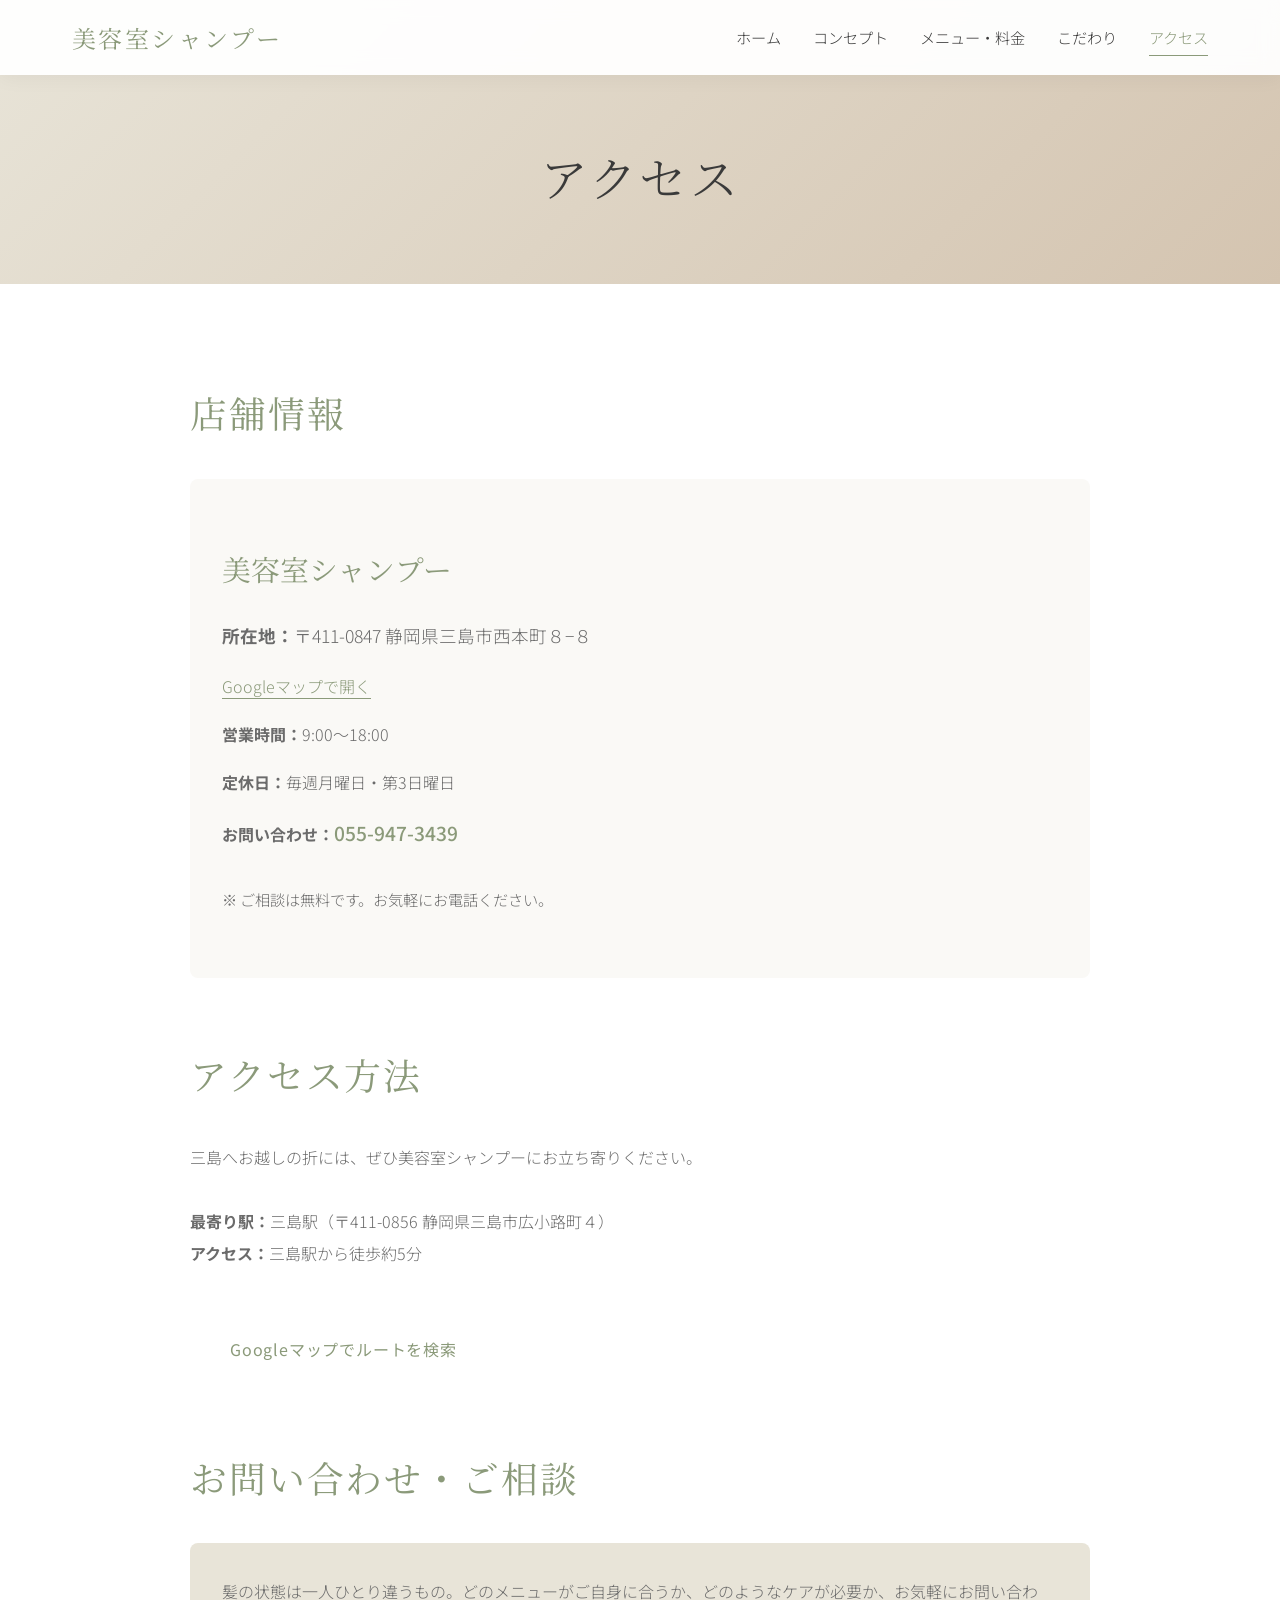
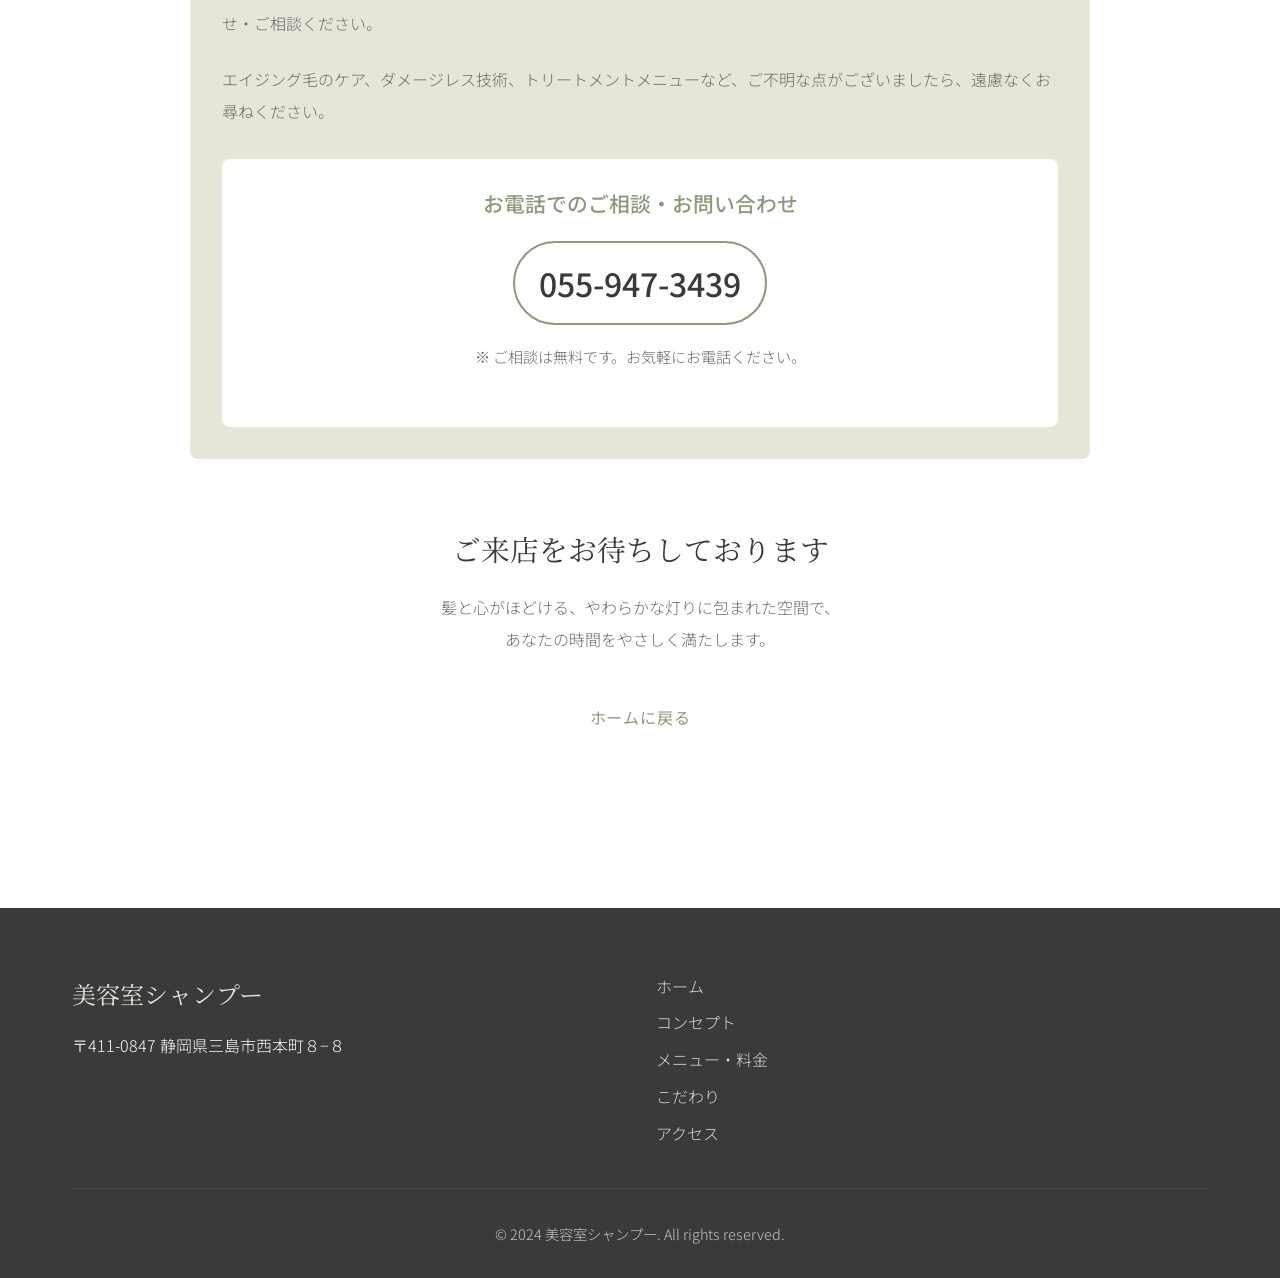
==== access.html @ 24b1da15 "最初のバックアップ" ====
<!DOCTYPE html>
<html lang="ja">
<head>
    <meta charset="UTF-8">
    <meta name="viewport" content="width=device-width, initial-scale=1.0">
    <meta name="description" content="美容室シャンプーのアクセス・店舗情報 - 静岡県三島市。お気軽にお問い合わせください。">
    <meta name="keywords" content="三島 美容室,アクセス,店舗情報,お問い合わせ,静岡県">
    <title>アクセス | 美容室シャンプー</title>
    <link rel="stylesheet" href="css/style.css">
    <link rel="preconnect" href="https://fonts.googleapis.com">
    <link rel="preconnect" href="https://fonts.gstatic.com" crossorigin>
    <link href="https://fonts.googleapis.com/css2?family=Noto+Serif+JP:wght@300;400;500&family=Noto+Sans+JP:wght@300;400;500&display=swap" rel="stylesheet">
</head>
<body>
    <!-- ナビゲーション -->
    <nav class="navbar">
        <div class="container">
            <div class="nav-brand">
                <h1>美容室シャンプー</h1>
            </div>
            <ul class="nav-menu">
                <li><a href="index.html">ホーム</a></li>
                <li><a href="concept.html">コンセプト</a></li>
                <li><a href="menu.html">メニュー・料金</a></li>
                <li><a href="process.html">こだわり</a></li>
                <li><a href="access.html" class="active">アクセス</a></li>
            </ul>
            <button class="nav-toggle" aria-label="メニューを開く">
                <span></span>
                <span></span>
                <span></span>
            </button>
        </div>
    </nav>

    <!-- ページヘッダー -->
    <section class="page-header">
        <div class="container">
            <h1>アクセス</h1>
        </div>
    </section>

    <!-- メインコンテンツ -->
    <section class="page-content">
        <div class="container">
            <div class="content-section">
                <h2>店舗情報</h2>
                <div style="background-color: var(--color-bg); padding: 2rem; border-radius: 8px; margin: 2rem 0;">
                    <h3 style="color: var(--color-primary); margin-bottom: 1.5rem;">美容室シャンプー</h3>
                    <p style="margin-bottom: 1rem; font-size: 1.1rem;">
                        <strong>所在地：</strong>〒411-0847 静岡県三島市西本町８−８
                    </p>
                    <p style="margin-bottom: 1rem;">
                        <a href="https://www.google.com/maps/search/?api=1&query=静岡県三島市西本町8-8" target="_blank" rel="noopener" style="color: var(--color-primary); text-decoration: none; border-bottom: 1px solid var(--color-primary);">Googleマップで開く</a>
                    </p>
                    <p style="margin-bottom: 1rem;">
                        <strong>営業時間：</strong>9:00～18:00
                    </p>
                    <p style="margin-bottom: 1rem;">
                        <strong>定休日：</strong>毎週月曜日・第3日曜日
                    </p>
                    <p>
                        <strong>お問い合わせ：</strong><a href="tel:0559473439" style="color: var(--color-primary); text-decoration: none; font-size: 1.2rem; font-weight: 500;">055-947-3439</a>
                    </p>
                    <p style="margin-top: 0.5rem; font-size: 0.95rem; color: var(--color-text-light);">
                        ※ ご相談は無料です。お気軽にお電話ください。
                    </p>
                </div>
            </div>

            <div class="content-section">
                <h2>アクセス方法</h2>
                <p>
                    三島へお越しの折には、ぜひ美容室シャンプーにお立ち寄りください。
                </p>
                <p style="margin-top: 1rem;">
                    <strong>最寄り駅：</strong>三島駅（〒411-0856 静岡県三島市広小路町４）<br>
                    <strong>アクセス：</strong>三島駅から徒歩約5分
                </p>
                <p style="margin-top: 1rem;">
                    <a href="https://www.google.com/maps/search/?api=1&query=静岡県三島市西本町8-8" target="_blank" rel="noopener" class="btn-primary" style="display: inline-block; margin-top: 1rem;">Googleマップでルートを検索</a>
                </p>
            </div>

            <div class="content-section">
                <h2>お問い合わせ・ご相談</h2>
                <div style="background-color: var(--color-accent); padding: 2rem; border-radius: 8px; margin: 2rem 0;">
                    <p style="margin-bottom: 1.5rem; line-height: 2;">
                        髪の状態は一人ひとり違うもの。どのメニューがご自身に合うか、どのようなケアが必要か、お気軽にお問い合わせ・ご相談ください。
                    </p>
                    <p style="margin-bottom: 1.5rem; line-height: 2;">
                        エイジング毛のケア、ダメージレス技術、トリートメントメニューなど、ご不明な点がございましたら、遠慮なくお尋ねください。
                    </p>
                    <div style="text-align: center; margin-top: 2rem; padding: 1.5rem; background-color: var(--color-white); border-radius: 8px;">
                        <p style="font-size: 1.3rem; font-weight: 500; color: var(--color-primary); margin-bottom: 1rem;">
                            お電話でのご相談・お問い合わせ
                        </p>
                        <p style="margin-bottom: 1rem;">
                            <a href="tel:0559473439" style="font-size: 2rem; font-weight: 500; color: var(--color-text); text-decoration: none; display: inline-block; padding: 0.5rem 1.5rem; border: 2px solid var(--color-primary); border-radius: 50px; transition: all 0.3s ease;">
                                055-947-3439
                            </a>
                        </p>
                        <p style="font-size: 0.95rem; color: var(--color-text-light); margin-top: 1rem;">
                            ※ ご相談は無料です。お気軽にお電話ください。
                        </p>
                    </div>
                </div>
            </div>

            <div class="content-section" style="text-align: center; margin-top: 3rem;">
                <h3>ご来店をお待ちしております</h3>
                <p style="margin-top: 1rem; margin-bottom: 2rem;">
                    髪と心がほどける、やわらかな灯りに包まれた空間で、<br>あなたの時間をやさしく満たします。
                </p>
                <a href="index.html" class="btn-primary">ホームに戻る</a>
            </div>
        </div>
    </section>

    <!-- フッター -->
    <footer class="footer">
        <div class="container">
            <div class="footer-content">
                <div class="footer-info">
                    <h3>美容室シャンプー</h3>
                    <p>〒411-0847 静岡県三島市西本町８−８</p>
                </div>
                <div class="footer-links">
                    <ul>
                        <li><a href="index.html">ホーム</a></li>
                        <li><a href="concept.html">コンセプト</a></li>
                        <li><a href="menu.html">メニュー・料金</a></li>
                        <li><a href="process.html">こだわり</a></li>
                        <li><a href="access.html">アクセス</a></li>
                    </ul>
                </div>
            </div>
            <div class="footer-bottom">
                <p>&copy; 2024 美容室シャンプー. All rights reserved.</p>
            </div>
        </div>
    </footer>

    <script src="js/main.js"></script>
</body>
</html>
---- css/style.css ----
/* リセットとベーススタイル */
* {
    margin: 0;
    padding: 0;
    box-sizing: border-box;
}

:root {
    /* カラーパレット - 柔らかく自然な色調 */
    --color-primary: #8B9A7A; /* グリーン系 */
    --color-secondary: #D4C4B0; /* ベージュ系 */
    --color-accent: #E8E4D8; /* 淡い光の色 */
    --color-text: #3A3A3A;
    --color-text-light: #6B6B6B;
    --color-white: #FFFFFF;
    --color-bg: #FAF9F6;
    --color-bg-light: #FEFEFD;
    
    /* フォント */
    --font-serif: 'Noto Serif JP', serif;
    --font-sans: 'Noto Sans JP', sans-serif;
    
    /* スペーシング */
    --spacing-xs: 0.5rem;
    --spacing-sm: 1rem;
    --spacing-md: 2rem;
    --spacing-lg: 4rem;
    --spacing-xl: 6rem;
    
    /* トランジション */
    --transition: all 0.3s ease;
}

body {
    font-family: var(--font-sans);
    color: var(--color-text);
    background-color: var(--color-bg);
    line-height: 1.8;
    font-weight: 300;
    overflow-x: hidden;
}

.container {
    max-width: 1200px;
    margin: 0 auto;
    padding: 0 var(--spacing-md);
}

/* ナビゲーション */
.navbar {
    position: fixed;
    top: 0;
    left: 0;
    right: 0;
    background-color: rgba(255, 255, 255, 0.95);
    backdrop-filter: blur(10px);
    box-shadow: 0 2px 20px rgba(0, 0, 0, 0.05);
    z-index: 1000;
    transition: var(--transition);
}

.navbar .container {
    display: flex;
    justify-content: space-between;
    align-items: center;
    padding: var(--spacing-sm) var(--spacing-md);
}

.nav-brand h1 {
    font-family: var(--font-serif);
    font-size: 1.5rem;
    font-weight: 400;
    color: var(--color-primary);
    letter-spacing: 0.1em;
}

.nav-menu {
    display: flex;
    list-style: none;
    gap: var(--spacing-md);
}

.nav-menu a {
    text-decoration: none;
    color: var(--color-text);
    font-size: 0.95rem;
    font-weight: 300;
    transition: var(--transition);
    position: relative;
    padding: var(--spacing-xs) 0;
}

.nav-menu a::after {
    content: '';
    position: absolute;
    bottom: 0;
    left: 0;
    width: 0;
    height: 1px;
    background-color: var(--color-primary);
    transition: var(--transition);
}

.nav-menu a:hover::after,
.nav-menu a.active::after {
    width: 100%;
}

.nav-menu a:hover,
.nav-menu a.active {
    color: var(--color-primary);
}

.nav-toggle {
    display: none;
    flex-direction: column;
    background: none;
    border: none;
    cursor: pointer;
    gap: 5px;
}

.nav-toggle span {
    width: 25px;
    height: 2px;
    background-color: var(--color-text);
    transition: var(--transition);
}

/* ヒーローセクション */
.hero {
    position: relative;
    height: 100vh;
    min-height: 600px;
    display: flex;
    align-items: center;
    justify-content: center;
    background: linear-gradient(135deg, var(--color-accent) 0%, var(--color-secondary) 100%);
    margin-top: 70px;
    overflow: hidden;
}

.hero::before {
    content: '';
    position: absolute;
    top: 0;
    left: 0;
    right: 0;
    bottom: 0;
    background-image: 
        radial-gradient(circle at 20% 50%, rgba(139, 154, 122, 0.1) 0%, transparent 50%),
        radial-gradient(circle at 80% 80%, rgba(212, 196, 176, 0.1) 0%, transparent 50%);
    animation: float 20s ease-in-out infinite;
}

@keyframes float {
    0%, 100% { transform: translateY(0px); }
    50% { transform: translateY(-20px); }
}

.hero-overlay {
    position: absolute;
    top: 0;
    left: 0;
    right: 0;
    bottom: 0;
    background: rgba(255, 255, 255, 0.3);
}

.hero-content {
    position: relative;
    z-index: 1;
    text-align: center;
    padding: var(--spacing-md);
    max-width: 900px;
}

.hero-title {
    font-family: var(--font-serif);
    font-size: clamp(1.8rem, 4vw, 3rem);
    font-weight: 300;
    color: var(--color-text);
    line-height: 1.6;
    letter-spacing: 0.05em;
    animation: fadeInUp 1s ease-out;
}

@keyframes fadeInUp {
    from {
        opacity: 0;
        transform: translateY(30px);
    }
    to {
        opacity: 1;
        transform: translateY(0);
    }
}

/* 導入セクション */
.intro {
    padding: var(--spacing-xl) 0;
    background-color: var(--color-white);
}

.intro-content {
    max-width: 800px;
    margin: 0 auto;
    text-align: center;
}

.lead-text {
    font-family: var(--font-serif);
    font-size: clamp(1.1rem, 2vw, 1.3rem);
    line-height: 2;
    color: var(--color-text);
    font-weight: 300;
    letter-spacing: 0.03em;
}

/* 特徴セクション */
.features {
    padding: var(--spacing-xl) 0;
    background-color: var(--color-bg);
}

.features-grid {
    display: grid;
    grid-template-columns: repeat(auto-fit, minmax(300px, 1fr));
    gap: var(--spacing-md);
    margin-top: var(--spacing-md);
}

.feature-card {
    background-color: var(--color-white);
    padding: var(--spacing-md);
    border-radius: 8px;
    text-align: center;
    transition: var(--transition);
    box-shadow: 0 4px 20px rgba(0, 0, 0, 0.05);
}

.feature-card:hover {
    transform: translateY(-5px);
    box-shadow: 0 8px 30px rgba(0, 0, 0, 0.1);
}

.feature-icon {
    font-size: 3rem;
    margin-bottom: var(--spacing-sm);
}

.feature-card h3 {
    font-family: var(--font-serif);
    font-size: 1.5rem;
    font-weight: 400;
    color: var(--color-primary);
    margin-bottom: var(--spacing-sm);
}

.feature-card p {
    color: var(--color-text-light);
    line-height: 1.8;
    font-size: 0.95rem;
}

/* CTAセクション */
.cta {
    padding: var(--spacing-xl) 0;
    background: linear-gradient(135deg, var(--color-primary) 0%, var(--color-secondary) 100%);
    color: var(--color-white);
    text-align: center;
}

.cta-content h2 {
    font-family: var(--font-serif);
    font-size: clamp(1.8rem, 3vw, 2.5rem);
    font-weight: 300;
    margin-bottom: var(--spacing-sm);
    letter-spacing: 0.05em;
}

.cta-content p {
    font-size: 1.1rem;
    margin-bottom: var(--spacing-md);
    opacity: 0.9;
}

.cta-content {
    display: flex;
    flex-direction: column;
    align-items: center;
    gap: var(--spacing-sm);
}

.btn-primary,
.btn-secondary {
    display: inline-block;
    padding: 1rem 2.5rem;
    text-decoration: none;
    border-radius: 50px;
    font-size: 1rem;
    font-weight: 400;
    transition: var(--transition);
    letter-spacing: 0.05em;
}

.btn-primary {
    background-color: var(--color-white);
    color: var(--color-primary);
}

.btn-primary:hover {
    background-color: var(--color-accent);
    transform: translateY(-2px);
    box-shadow: 0 4px 15px rgba(0, 0, 0, 0.2);
}

.btn-secondary {
    background-color: transparent;
    color: var(--color-white);
    border: 2px solid var(--color-white);
}

.btn-secondary:hover {
    background-color: var(--color-white);
    color: var(--color-primary);
    transform: translateY(-2px);
}

/* フッター */
.footer {
    background-color: var(--color-text);
    color: var(--color-white);
    padding: var(--spacing-lg) 0 var(--spacing-md);
}

.footer-content {
    display: grid;
    grid-template-columns: repeat(auto-fit, minmax(250px, 1fr));
    gap: var(--spacing-md);
    margin-bottom: var(--spacing-md);
}

.footer-info h3 {
    font-family: var(--font-serif);
    font-size: 1.5rem;
    font-weight: 400;
    margin-bottom: var(--spacing-sm);
    color: var(--color-accent);
}

.footer-links ul {
    list-style: none;
}

.footer-links a {
    color: var(--color-white);
    text-decoration: none;
    opacity: 0.8;
    transition: var(--transition);
    display: block;
    margin-bottom: var(--spacing-xs);
}

.footer-links a:hover {
    opacity: 1;
    padding-left: 5px;
}

.footer-bottom {
    text-align: center;
    padding-top: var(--spacing-md);
    border-top: 1px solid rgba(255, 255, 255, 0.1);
    opacity: 0.7;
    font-size: 0.9rem;
}

/* ページ共通スタイル */
.page-header {
    padding: calc(70px + var(--spacing-lg)) 0 var(--spacing-lg);
    background: linear-gradient(135deg, var(--color-accent) 0%, var(--color-secondary) 100%);
    text-align: center;
}

.page-header h1 {
    font-family: var(--font-serif);
    font-size: clamp(2rem, 4vw, 3rem);
    font-weight: 300;
    color: var(--color-text);
    letter-spacing: 0.05em;
}

.page-content {
    padding: var(--spacing-xl) 0;
    background-color: var(--color-white);
}

.content-section {
    max-width: 900px;
    margin: 0 auto var(--spacing-lg);
}

.content-section h2 {
    font-family: var(--font-serif);
    font-size: clamp(1.8rem, 3vw, 2.3rem);
    font-weight: 400;
    color: var(--color-primary);
    margin-bottom: var(--spacing-md);
    letter-spacing: 0.05em;
}

.content-section h3 {
    font-family: var(--font-serif);
    font-size: clamp(1.4rem, 2.5vw, 1.8rem);
    font-weight: 400;
    color: var(--color-text);
    margin: var(--spacing-md) 0 var(--spacing-sm);
}

.content-section p {
    color: var(--color-text-light);
    line-height: 2;
    margin-bottom: var(--spacing-md);
    font-size: 1rem;
}

/* テーブルスタイル */
.table-container {
    overflow-x: auto;
    margin: var(--spacing-md) 0;
}

table {
    width: 100%;
    border-collapse: collapse;
    background-color: var(--color-white);
    box-shadow: 0 2px 10px rgba(0, 0, 0, 0.05);
}

table th,
table td {
    padding: 1rem;
    text-align: left;
    border-bottom: 1px solid var(--color-accent);
}

table th {
    background-color: var(--color-primary);
    color: var(--color-white);
    font-weight: 400;
    font-family: var(--font-serif);
}

table tr:hover {
    background-color: var(--color-bg);
}

/* レスポンシブデザイン */
@media (max-width: 768px) {
    .nav-menu {
        position: fixed;
        top: 70px;
        left: -100%;
        flex-direction: column;
        background-color: var(--color-white);
        width: 100%;
        text-align: center;
        transition: var(--transition);
        box-shadow: 0 10px 27px rgba(0, 0, 0, 0.05);
        padding: var(--spacing-md) 0;
    }

    .nav-menu.active {
        left: 0;
    }

    .nav-toggle {
        display: flex;
    }

    .hero {
        min-height: 500px;
    }

    .features-grid {
        grid-template-columns: 1fr;
    }

    .container {
        padding: 0 var(--spacing-sm);
    }

    .cta-content {
        flex-direction: column;
    }

    .btn-primary,
    .btn-secondary {
        width: 100%;
        max-width: 300px;
    }
}

@media (max-width: 480px) {
    :root {
        --spacing-lg: 3rem;
        --spacing-xl: 4rem;
    }

    .hero-title {
        font-size: 1.5rem;
    }

    .lead-text {
        font-size: 1rem;
    }
}
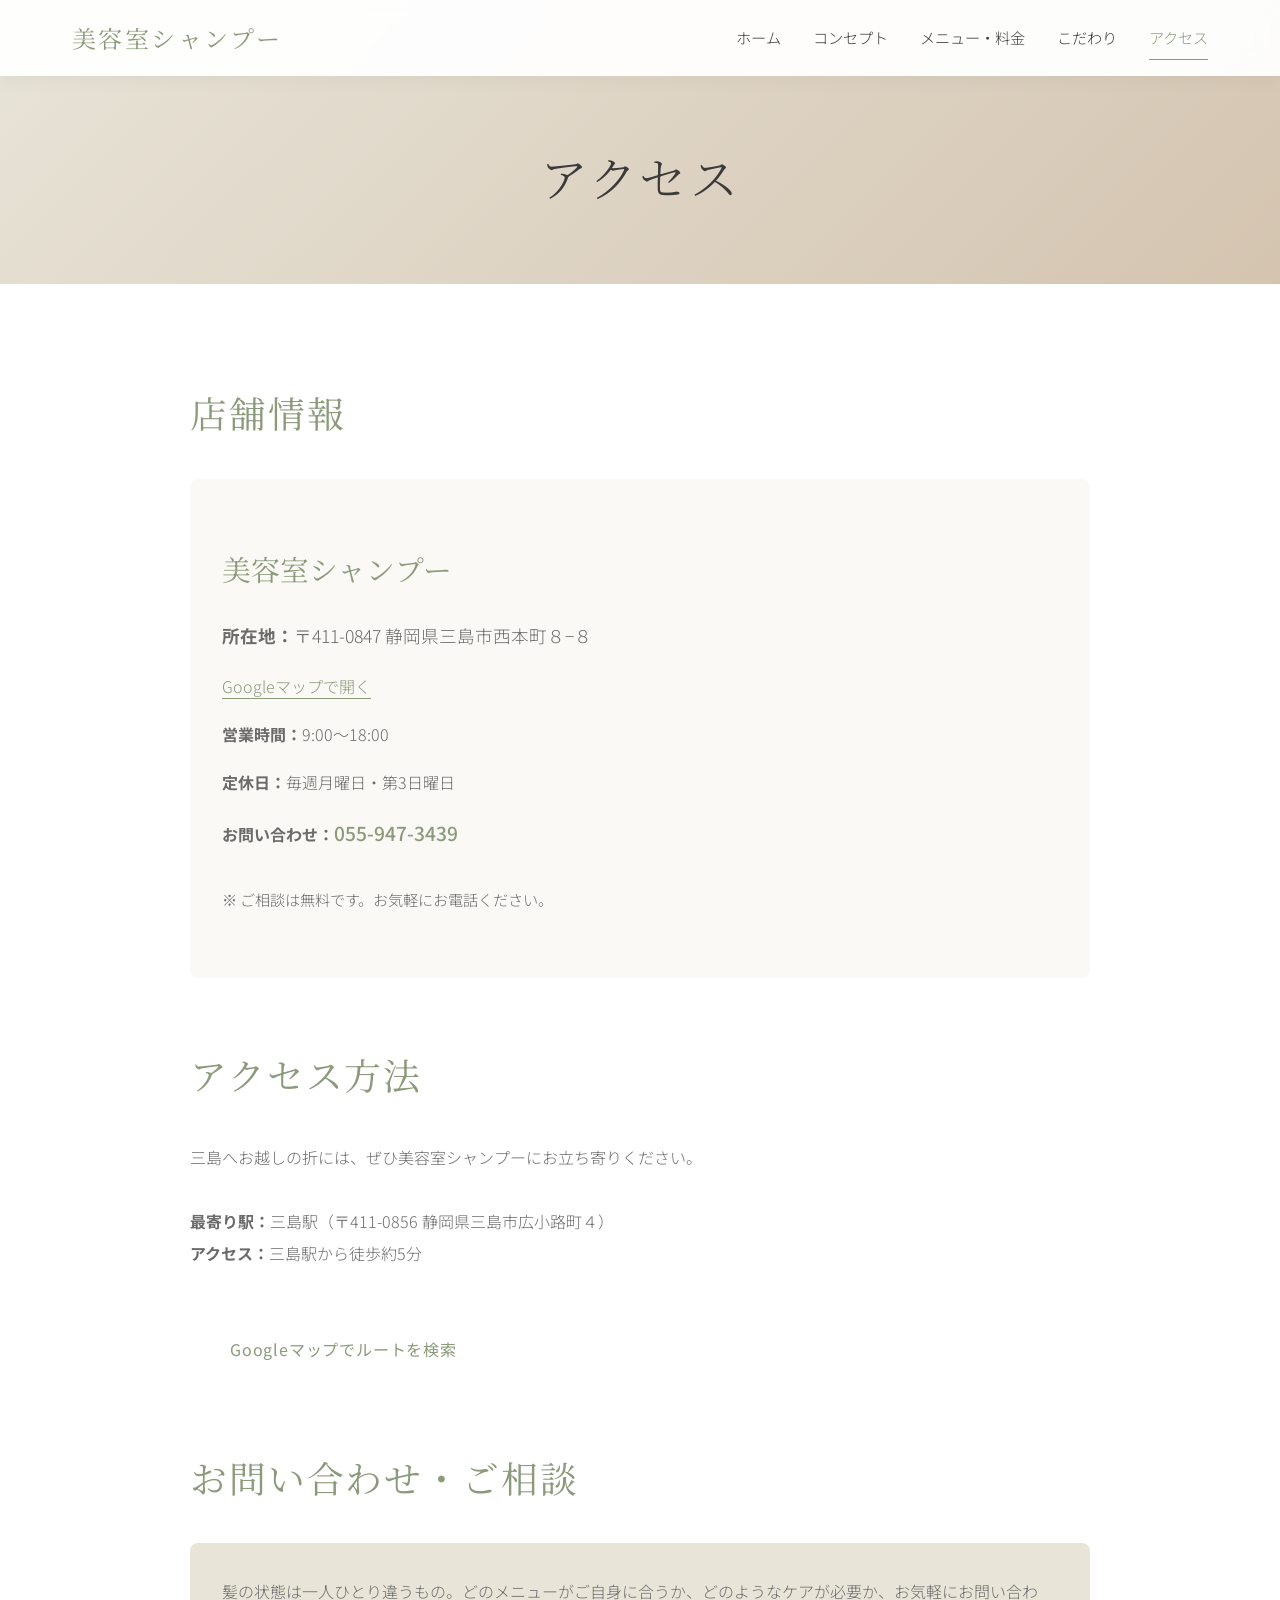
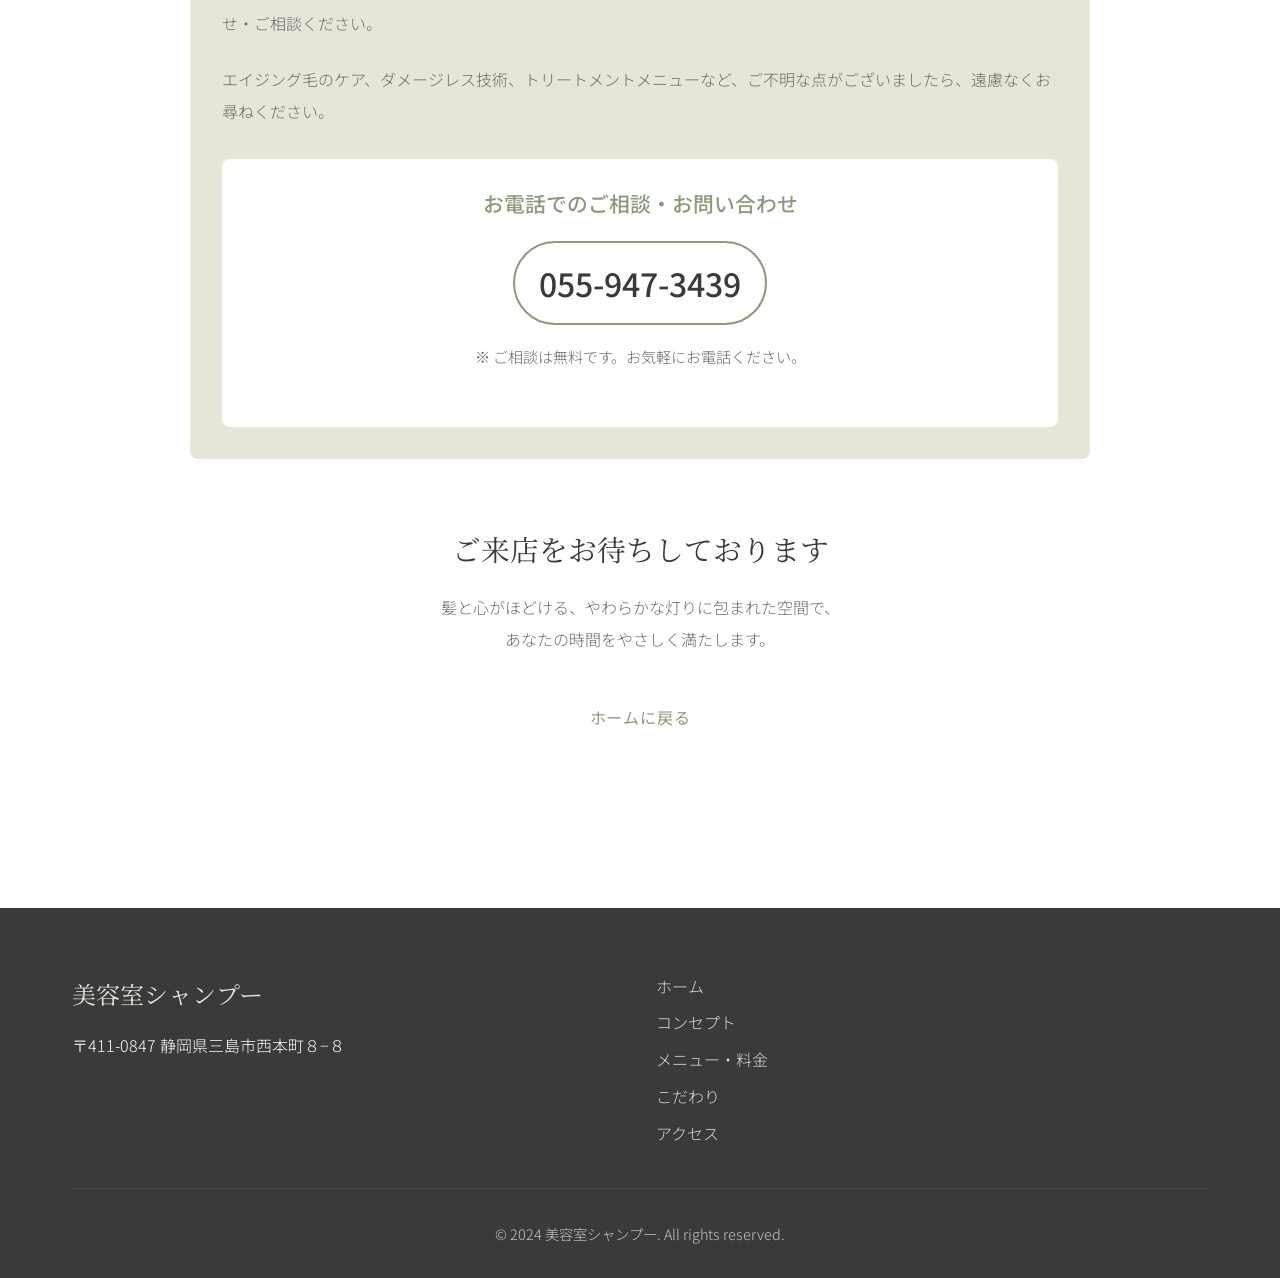
==== commit 2cdf7dd4: "体裁整え" ====
--- a/access.html
+++ b/access.html
@@ -2,11 +2,11 @@
 <html lang="ja">
 <head>
     <meta charset="UTF-8">
-    <meta name="viewport" content="width=device-width, initial-scale=1.0">
+    <meta name="viewport" content="width=device-width, initial-scale=1.0, maximum-scale=5.0, user-scalable=yes">
     <meta name="description" content="美容室シャンプーのアクセス・店舗情報 - 静岡県三島市。お気軽にお問い合わせください。">
     <meta name="keywords" content="三島 美容室,アクセス,店舗情報,お問い合わせ,静岡県">
     <title>アクセス | 美容室シャンプー</title>
-    <link rel="stylesheet" href="css/style.css">
+    <link rel="stylesheet" href="css/style.css?v=2">
     <link rel="preconnect" href="https://fonts.googleapis.com">
     <link rel="preconnect" href="https://fonts.gstatic.com" crossorigin>
     <link href="https://fonts.googleapis.com/css2?family=Noto+Serif+JP:wght@300;400;500&family=Noto+Sans+JP:wght@300;400;500&display=swap" rel="stylesheet">
--- a/css/style.css
+++ b/css/style.css
@@ -38,12 +38,17 @@
     line-height: 1.8;
     font-weight: 300;
     overflow-x: hidden;
+    -webkit-font-smoothing: antialiased;
+    -moz-osx-font-smoothing: grayscale;
+    word-wrap: break-word;
+    touch-action: manipulation;
 }
 
 .container {
     max-width: 1200px;
     margin: 0 auto;
     padding: 0 var(--spacing-md);
+    width: 100%;
 }
 
 /* ナビゲーション */
@@ -68,10 +73,11 @@
 
 .nav-brand h1 {
     font-family: var(--font-serif);
-    font-size: 1.5rem;
+    font-size: clamp(1.1rem, 4vw, 1.5rem);
     font-weight: 400;
     color: var(--color-primary);
     letter-spacing: 0.1em;
+    white-space: nowrap;
 }
 
 .nav-menu {
@@ -88,6 +94,12 @@
     transition: var(--transition);
     position: relative;
     padding: var(--spacing-xs) 0;
+    min-height: 44px;
+    display: flex;
+    align-items: center;
+    justify-content: center;
+    touch-action: manipulation;
+    -webkit-tap-highlight-color: rgba(139, 154, 122, 0.2);
 }
 
 .nav-menu a::after {
@@ -118,6 +130,11 @@
     border: none;
     cursor: pointer;
     gap: 5px;
+    min-width: 44px;
+    min-height: 44px;
+    padding: 10px;
+    touch-action: manipulation;
+    -webkit-tap-highlight-color: transparent;
 }
 
 .nav-toggle span {
@@ -130,14 +147,14 @@
 /* ヒーローセクション */
 .hero {
     position: relative;
-    height: 100vh;
-    min-height: 600px;
+    min-height: 400px;
     display: flex;
     align-items: center;
     justify-content: center;
     background: linear-gradient(135deg, var(--color-accent) 0%, var(--color-secondary) 100%);
     margin-top: 70px;
     overflow: hidden;
+    padding: var(--spacing-md) 0;
 }
 
 .hero::before {
@@ -171,7 +188,7 @@
     position: relative;
     z-index: 1;
     text-align: center;
-    padding: var(--spacing-md);
+    padding: var(--spacing-sm) var(--spacing-md);
     max-width: 900px;
 }
 
@@ -183,6 +200,11 @@
     line-height: 1.6;
     letter-spacing: 0.05em;
     animation: fadeInUp 1s ease-out;
+    word-break: normal;
+    overflow-wrap: anywhere;
+    white-space: normal;
+    hyphens: auto;
+    margin: calc(1.6em * 2) 0;
 }
 
 @keyframes fadeInUp {
@@ -294,7 +316,6 @@
 
 .btn-primary,
 .btn-secondary {
-    display: inline-block;
     padding: 1rem 2.5rem;
     text-decoration: none;
     border-radius: 50px;
@@ -302,6 +323,13 @@
     font-weight: 400;
     transition: var(--transition);
     letter-spacing: 0.05em;
+    min-height: 44px;
+    display: inline-flex;
+    align-items: center;
+    justify-content: center;
+    text-align: center;
+    touch-action: manipulation;
+    -webkit-tap-highlight-color: transparent;
 }
 
 .btn-primary {
@@ -442,6 +470,15 @@
     padding: 1rem;
     text-align: left;
     border-bottom: 1px solid var(--color-accent);
+    word-break: break-word;
+}
+
+table th {
+    white-space: nowrap;
+}
+
+table td {
+    font-size: 0.9rem;
 }
 
 table th {
@@ -459,7 +496,7 @@
 @media (max-width: 768px) {
     .nav-menu {
         position: fixed;
-        top: 70px;
+        top: 60px;
         left: -100%;
         flex-direction: column;
         background-color: var(--color-white);
@@ -467,52 +504,285 @@
         text-align: center;
         transition: var(--transition);
         box-shadow: 0 10px 27px rgba(0, 0, 0, 0.05);
-        padding: var(--spacing-md) 0;
+        padding: var(--spacing-sm) 0;
+        max-height: calc(100vh - 60px);
+        overflow-y: auto;
     }
 
     .nav-menu.active {
         left: 0;
     }
 
+    .nav-menu li {
+        width: 100%;
+    }
+
+    .nav-menu a {
+        padding: 1rem;
+        min-height: 50px;
+        font-size: 1rem;
+    }
+
     .nav-toggle {
         display: flex;
     }
 
+    .navbar .container {
+        padding: var(--spacing-xs) var(--spacing-sm);
+    }
+
     .hero {
-        min-height: 500px;
+        height: auto;
+        min-height: auto;
+        padding: var(--spacing-sm) 0;
+        margin-top: 60px;
+    }
+
+    .hero-content {
+        padding: var(--spacing-xs) var(--spacing-sm);
+    }
+
+    .hero-title {
+        font-size: clamp(1.3rem, 5vw, 1.8rem);
+        line-height: 1.7;
+        margin: calc(1.7em * 2) 0;
     }
 
     .features-grid {
         grid-template-columns: 1fr;
+        gap: var(--spacing-sm);
+    }
+
+    .feature-card {
+        padding: var(--spacing-sm);
     }
 
     .container {
         padding: 0 var(--spacing-sm);
     }
 
+    .intro {
+        padding: var(--spacing-lg) 0;
+    }
+
+    .page-content {
+        padding: var(--spacing-lg) 0;
+    }
+
+    .content-section {
+        margin-bottom: var(--spacing-md);
+    }
+
+    .cta {
+        padding: var(--spacing-lg) 0;
+    }
+
     .cta-content {
         flex-direction: column;
+        gap: var(--spacing-sm);
     }
 
     .btn-primary,
     .btn-secondary {
         width: 100%;
-        max-width: 300px;
+        max-width: 100%;
+        padding: 1rem 1.5rem;
+    }
+
+    .footer {
+        padding: var(--spacing-md) 0 var(--spacing-sm);
+    }
+
+    .footer-content {
+        grid-template-columns: 1fr;
+        gap: var(--spacing-md);
+    }
+
+    .page-header {
+        padding: calc(60px + var(--spacing-md)) 0 var(--spacing-md);
+    }
+
+    table {
+        font-size: 0.85rem;
+    }
+
+    table th,
+    table td {
+        padding: 0.75rem 0.5rem;
     }
 }
 
 @media (max-width: 480px) {
     :root {
-        --spacing-lg: 3rem;
-        --spacing-xl: 4rem;
+        --spacing-lg: 2.5rem;
+        --spacing-xl: 3rem;
+        --spacing-md: 1.5rem;
+    }
+
+    .navbar .container {
+        padding: var(--spacing-xs) var(--spacing-sm);
+    }
+
+    .hero {
+        height: auto;
+        min-height: auto;
+        padding: var(--spacing-xs) 0;
+        margin-top: 55px;
+    }
+
+    .hero-content {
+        padding: var(--spacing-xs) var(--spacing-sm);
     }
 
     .hero-title {
+        font-size: clamp(1.1rem, 4.5vw, 1.4rem);
+        line-height: 1.8;
+        padding: 0;
+        margin: calc(1.8em * 2) 0;
+    }
+
+    .lead-text {
+        font-size: 0.95rem;
+        line-height: 1.8;
+        padding: 0 var(--spacing-xs);
+    }
+
+    .intro {
+        padding: var(--spacing-md) 0;
+    }
+
+    .features {
+        padding: var(--spacing-md) 0;
+    }
+
+    .feature-card h3 {
+        font-size: 1.3rem;
+    }
+
+    .feature-card p {
+        font-size: 0.9rem;
+        line-height: 1.7;
+    }
+
+    .feature-icon {
+        font-size: 2.5rem;
+    }
+
+    .cta-content h2 {
         font-size: 1.5rem;
+        padding: 0 var(--spacing-xs);
+    }
+
+    .cta-content p {
+        font-size: 0.95rem;
+        padding: 0 var(--spacing-xs);
+    }
+
+    .page-header h1 {
+        font-size: 1.8rem;
+        padding: 0 var(--spacing-xs);
+    }
+
+    .content-section h2 {
+        font-size: 1.5rem;
+    }
+
+    .content-section h3 {
+        font-size: 1.3rem;
+    }
+
+    .content-section p {
+        font-size: 0.9rem;
+        line-height: 1.8;
+    }
+
+    .table-container {
+        margin: var(--spacing-sm) -1rem;
+        padding: 0 1rem;
+    }
+
+    table {
+        font-size: 0.8rem;
+        min-width: 100%;
+    }
+
+    table th,
+    table td {
+        padding: 0.6rem 0.4rem;
+    }
+
+    .footer-info h3 {
+        font-size: 1.3rem;
+    }
+
+    .footer-links a {
+        font-size: 0.9rem;
+    }
+}
+
+@media (max-width: 375px) {
+    .hero {
+        padding: var(--spacing-sm) 0;
+    }
+
+    .hero-title {
+        font-size: clamp(1rem, 4vw, 1.2rem);
+        line-height: 1.8;
+        margin: calc(1.8em * 2) 0;
     }
 
     .lead-text {
-        font-size: 1rem;
-    }
-}
-
+        font-size: 0.9rem;
+    }
+
+    .cta-content h2 {
+        font-size: 1.3rem;
+    }
+
+    .page-header h1 {
+        font-size: 1.6rem;
+    }
+
+    .content-section h2 {
+        font-size: 1.3rem;
+    }
+
+    table {
+        font-size: 0.75rem;
+    }
+
+    table th,
+    table td {
+        padding: 0.5rem 0.3rem;
+    }
+}
+
+/* 横スクロールの完全な防止 */
+* {
+    max-width: 100%;
+}
+
+img, video, iframe {
+    max-width: 100%;
+    height: auto;
+}
+
+/* タッチデバイス向けの最適化 */
+@media (hover: none) and (pointer: coarse) {
+    .btn-primary:hover,
+    .btn-secondary:hover,
+    .feature-card:hover {
+        transform: none;
+    }
+
+    .btn-primary:active,
+    .btn-secondary:active {
+        transform: scale(0.98);
+        opacity: 0.9;
+    }
+
+    .nav-menu a:active {
+        background-color: var(--color-bg);
+    }
+}
+
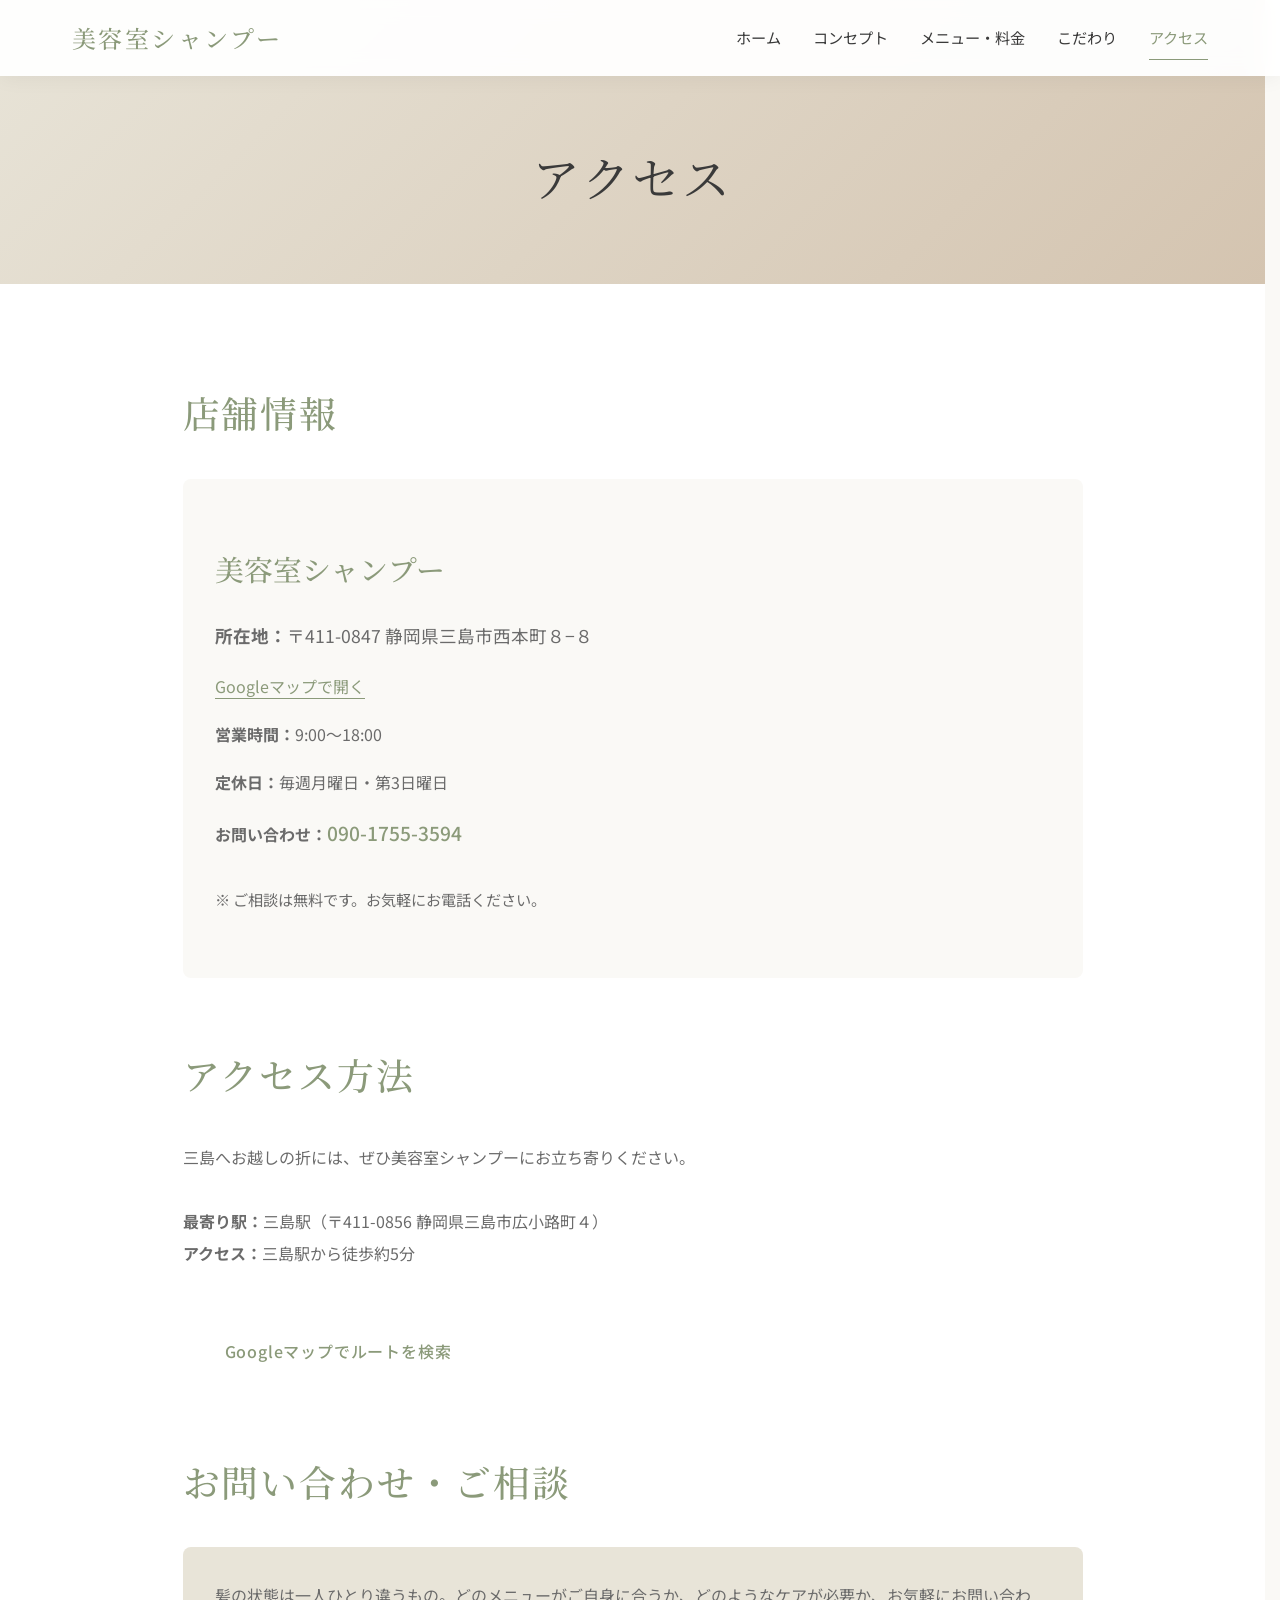
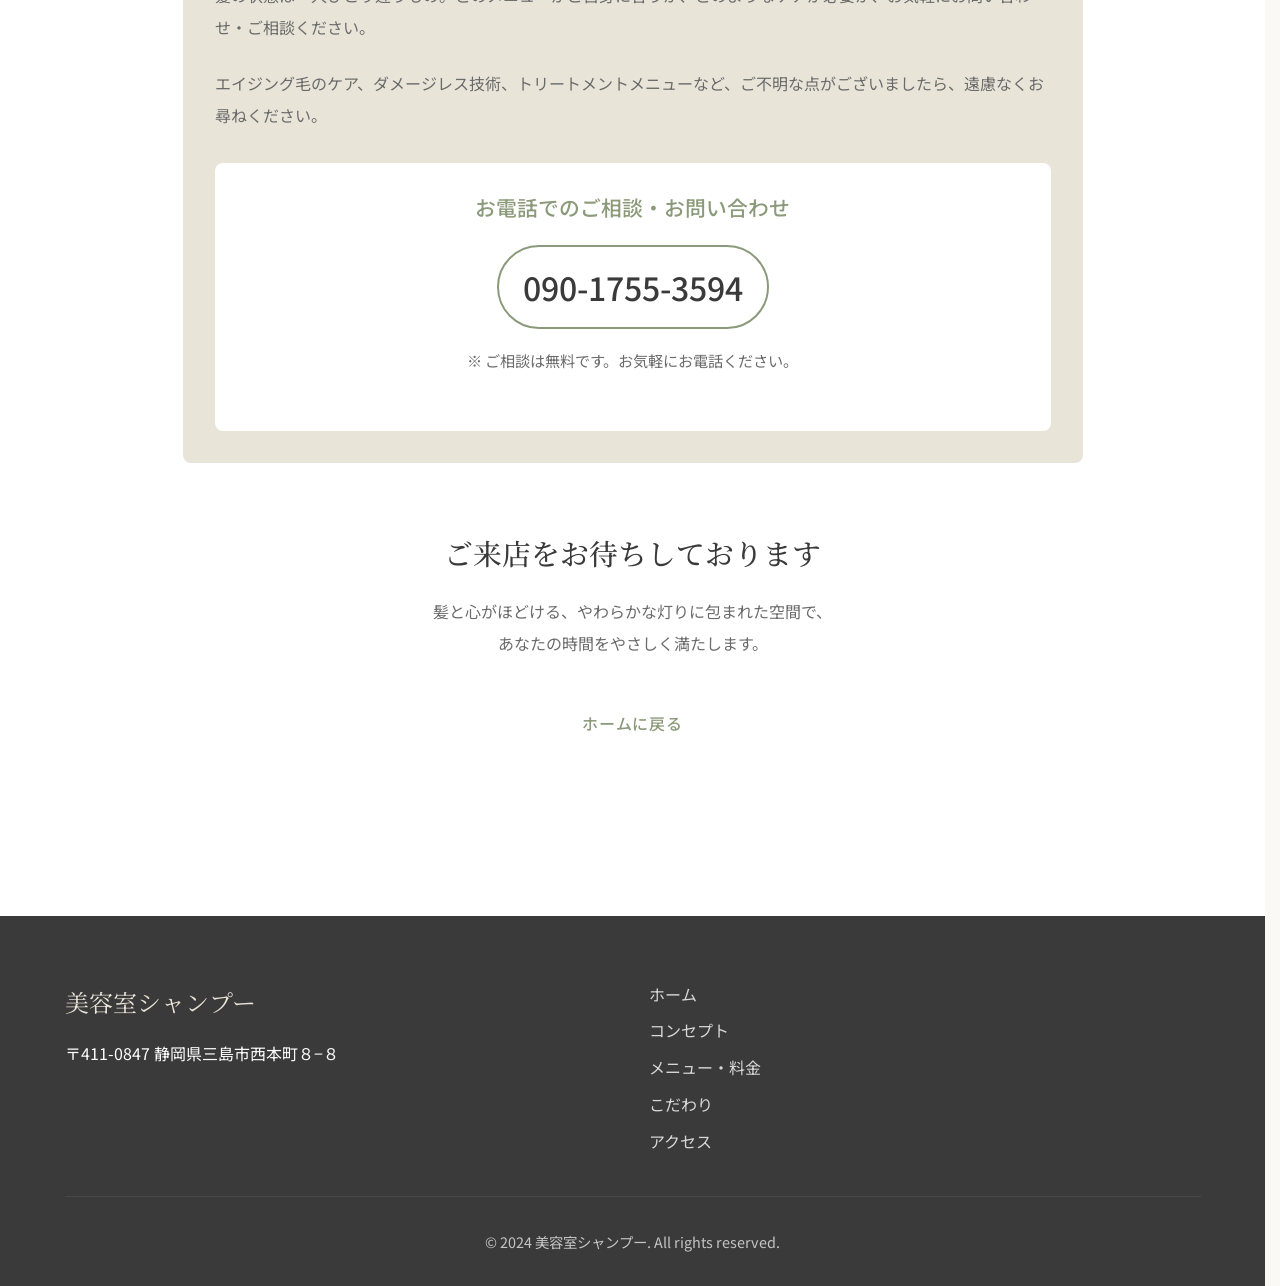
==== commit 4f8870f1: "電話番号" ====
--- a/access.html
+++ b/access.html
@@ -3,9 +3,32 @@
 <head>
     <meta charset="UTF-8">
     <meta name="viewport" content="width=device-width, initial-scale=1.0, maximum-scale=5.0, user-scalable=yes">
-    <meta name="description" content="美容室シャンプーのアクセス・店舗情報 - 静岡県三島市。お気軽にお問い合わせください。">
-    <meta name="keywords" content="三島 美容室,アクセス,店舗情報,お問い合わせ,静岡県">
-    <title>アクセス | 美容室シャンプー</title>
+    <meta name="description" content="美容室シャンプーのアクセス・店舗情報 - 静岡県三島市西本町。三島駅から徒歩5分。営業時間9:00～18:00。お気軽にお問い合わせください。">
+    <meta name="keywords" content="三島 美容室,アクセス,店舗情報,お問い合わせ,静岡県,三島市美容室,三島駅,西本町,営業時間">
+    <meta name="author" content="美容室シャンプー">
+    <meta name="robots" content="index, follow">
+    <meta name="googlebot" content="index, follow">
+    
+    <!-- Open Graph / Facebook -->
+    <meta property="og:type" content="website">
+    <meta property="og:url" content="https://b-shampoo.com/access.html">
+    <meta property="og:title" content="アクセス | 美容室シャンプー">
+    <meta property="og:description" content="美容室シャンプーのアクセス・店舗情報 - 静岡県三島市西本町。三島駅から徒歩5分。営業時間9:00～18:00。お気軽にお問い合わせください。">
+    <meta property="og:image" content="https://b-shampoo.com/images/sezyutuA-1.jpg">
+    <meta property="og:locale" content="ja_JP">
+    <meta property="og:site_name" content="美容室シャンプー">
+    
+    <!-- Twitter -->
+    <meta name="twitter:card" content="summary_large_image">
+    <meta name="twitter:url" content="https://b-shampoo.com/access.html">
+    <meta name="twitter:title" content="アクセス | 美容室シャンプー">
+    <meta name="twitter:description" content="美容室シャンプーのアクセス・店舗情報 - 静岡県三島市西本町。三島駅から徒歩5分。営業時間9:00～18:00。お気軽にお問い合わせください。">
+    <meta name="twitter:image" content="https://b-shampoo.com/images/sezyutuA-1.jpg">
+    
+    <!-- Canonical URL -->
+    <link rel="canonical" href="https://b-shampoo.com/access.html">
+    
+    <title>アクセス | 美容室シャンプー | 静岡県三島市 | 三島駅から徒歩5分</title>
     <link rel="stylesheet" href="css/style.css?v=2">
     <link rel="preconnect" href="https://fonts.googleapis.com">
     <link rel="preconnect" href="https://fonts.gstatic.com" crossorigin>
@@ -60,7 +83,7 @@
                         <strong>定休日：</strong>毎週月曜日・第3日曜日
                     </p>
                     <p>
-                        <strong>お問い合わせ：</strong><a href="tel:0559473439" style="color: var(--color-primary); text-decoration: none; font-size: 1.2rem; font-weight: 500;">055-947-3439</a>
+                        <strong>お問い合わせ：</strong><a href="tel:09017553594" style="color: var(--color-primary); text-decoration: none; font-size: 1.2rem; font-weight: 500;">090-1755-3594</a>
                     </p>
                     <p style="margin-top: 0.5rem; font-size: 0.95rem; color: var(--color-text-light);">
                         ※ ご相談は無料です。お気軽にお電話ください。
@@ -96,8 +119,8 @@
                             お電話でのご相談・お問い合わせ
                         </p>
                         <p style="margin-bottom: 1rem;">
-                            <a href="tel:0559473439" style="font-size: 2rem; font-weight: 500; color: var(--color-text); text-decoration: none; display: inline-block; padding: 0.5rem 1.5rem; border: 2px solid var(--color-primary); border-radius: 50px; transition: all 0.3s ease;">
-                                055-947-3439
+                            <a href="tel:09017553594" style="font-size: 2rem; font-weight: 500; color: var(--color-text); text-decoration: none; display: inline-block; padding: 0.5rem 1.5rem; border: 2px solid var(--color-primary); border-radius: 50px; transition: all 0.3s ease;">
+                                090-1755-3594
                             </a>
                         </p>
                         <p style="font-size: 0.95rem; color: var(--color-text-light); margin-top: 1rem;">
@@ -142,6 +165,68 @@
     </footer>
 
     <script src="js/main.js"></script>
+    
+    <!-- 構造化データ (JSON-LD) -->
+    <script type="application/ld+json">
+    [
+      {
+        "@context": "https://schema.org",
+        "@type": "BeautySalon",
+        "name": "美容室シャンプー",
+        "image": "https://b-shampoo.com/images/sezyutuA-1.jpg",
+        "description": "ダメージレスで還る、本来のツヤ。エイジング毛もやさしく満ちる。ここは髪と心がほどける場所。",
+        "address": {
+          "@type": "PostalAddress",
+          "streetAddress": "西本町８−８",
+          "addressLocality": "三島市",
+          "addressRegion": "静岡県",
+          "postalCode": "411-0847",
+          "addressCountry": "JP"
+        },
+        "geo": {
+          "@type": "GeoCoordinates",
+          "latitude": "35.11714121495305",
+          "longitude": "138.908211910005"
+        },
+        "url": "https://b-shampoo.com/",
+        "telephone": "090-1755-3594",
+        "openingHoursSpecification": [
+          {
+            "@type": "OpeningHoursSpecification",
+            "dayOfWeek": [
+              "Tuesday",
+              "Wednesday",
+              "Thursday",
+              "Friday",
+              "Saturday",
+              "Sunday"
+            ],
+            "opens": "09:00",
+            "closes": "18:00"
+          }
+        ],
+        "priceRange": "¥5,000-¥17,000"
+      },
+      {
+        "@context": "https://schema.org",
+        "@type": "BreadcrumbList",
+        "itemListElement": [
+        {
+          "@type": "ListItem",
+          "position": 1,
+          "name": "ホーム",
+          "item": "https://b-shampoo.com/"
+        },
+        {
+          "@type": "ListItem",
+          "position": 2,
+          "name": "アクセス",
+          "item": "https://b-shampoo.com/access.html"
+        }
+        ]
+      }
+    ]
+    </script>
 </body>
 </html>
 
--- a/css/style.css
+++ b/css/style.css
@@ -1,24 +1,20 @@
-/* リセットとベーススタイル */
-* {
-    margin: 0;
-    padding: 0;
-    box-sizing: border-box;
-}
-
-:root {
-    /* カラーパレット - 柔らかく自然な色調 */
-    --color-primary: #8B9A7A; /* グリーン系 */
-    --color-secondary: #D4C4B0; /* ベージュ系 */
-    --color-accent: #E8E4D8; /* 淡い光の色 */
+/* =========================================
+   基本設定・リセット
+   ========================================= */
+   :root {
+    /* カラーパレット */
+    --color-primary: #8B9A7A;
+    --color-secondary: #D4C4B0;
+    --color-accent: #E8E4D8;
     --color-text: #3A3A3A;
     --color-text-light: #6B6B6B;
     --color-white: #FFFFFF;
     --color-bg: #FAF9F6;
     --color-bg-light: #FEFEFD;
     
-    /* フォント */
-    --font-serif: 'Noto Serif JP', serif;
-    --font-sans: 'Noto Sans JP', sans-serif;
+    /* フォントスタック（OS標準フォントの優先順位を最適化） */
+    --font-serif: 'Noto Serif JP', 'Hiragino Mincho ProN', 'Yu Mincho', 'YuMincho', 'MS PMincho', serif;
+    --font-sans: 'Noto Sans JP', 'Helvetica Neue', Arial, 'Hiragino Kaku Gothic ProN', 'Hiragino Sans', 'Yu Gothic', 'YuGothic', 'Meiryo', sans-serif;
     
     /* スペーシング */
     --spacing-xs: 0.5rem;
@@ -28,7 +24,20 @@
     --spacing-xl: 6rem;
     
     /* トランジション */
-    --transition: all 0.3s ease;
+    --transition: all 0.3s cubic-bezier(0.4, 0, 0.2, 1);
+}
+
+*, *::before, *::after {
+    margin: 0;
+    padding: 0;
+    box-sizing: border-box;
+}
+
+html {
+    /* 重要: スクロールバーの有無によるレイアウトシフト（ガタつき）を防止 */
+    scrollbar-gutter: stable;
+    scroll-behavior: smooth;
+    -webkit-text-size-adjust: 100%; /* iOSでの文字サイズ自動調整を防止 */
 }
 
 body {
@@ -36,12 +45,18 @@
     color: var(--color-text);
     background-color: var(--color-bg);
     line-height: 1.8;
-    font-weight: 300;
+    font-weight: 400; /* 300だとWindowsで細すぎる場合があるため400を推奨 */
     overflow-x: hidden;
     -webkit-font-smoothing: antialiased;
     -moz-osx-font-smoothing: grayscale;
-    word-wrap: break-word;
-    touch-action: manipulation;
+    overflow-wrap: anywhere; /* word-wrapの現代版 */
+}
+
+/* メディア要素のレスポンシブ化（全要素への適用は避ける） */
+img, video, iframe, picture {
+    max-width: 100%;
+    height: auto;
+    display: block; /* 画像下部の余白削除 */
 }
 
 .container {
@@ -51,7 +66,9 @@
     width: 100%;
 }
 
-/* ナビゲーション */
+/* =========================================
+   ナビゲーション
+   ========================================= */
 .navbar {
     position: fixed;
     top: 0;
@@ -59,6 +76,7 @@
     right: 0;
     background-color: rgba(255, 255, 255, 0.95);
     backdrop-filter: blur(10px);
+    -webkit-backdrop-filter: blur(10px); /* Safari対応 */
     box-shadow: 0 2px 20px rgba(0, 0, 0, 0.05);
     z-index: 1000;
     transition: var(--transition);
@@ -74,7 +92,7 @@
 .nav-brand h1 {
     font-family: var(--font-serif);
     font-size: clamp(1.1rem, 4vw, 1.5rem);
-    font-weight: 400;
+    font-weight: 500;
     color: var(--color-primary);
     letter-spacing: 0.1em;
     white-space: nowrap;
@@ -90,7 +108,7 @@
     text-decoration: none;
     color: var(--color-text);
     font-size: 0.95rem;
-    font-weight: 300;
+    font-weight: 400;
     transition: var(--transition);
     position: relative;
     padding: var(--spacing-xs) 0;
@@ -98,8 +116,6 @@
     display: flex;
     align-items: center;
     justify-content: center;
-    touch-action: manipulation;
-    -webkit-tap-highlight-color: rgba(139, 154, 122, 0.2);
 }
 
 .nav-menu a::after {
@@ -133,8 +149,7 @@
     min-width: 44px;
     min-height: 44px;
     padding: 10px;
-    touch-action: manipulation;
-    -webkit-tap-highlight-color: transparent;
+    justify-content: center;
 }
 
 .nav-toggle span {
@@ -144,10 +159,12 @@
     transition: var(--transition);
 }
 
-/* ヒーローセクション */
+/* =========================================
+   ヒーローセクション
+   ========================================= */
 .hero {
     position: relative;
-    min-height: 400px;
+    min-height: 400px; /* 必要に応じて vh 単位も検討 */
     display: flex;
     align-items: center;
     justify-content: center;
@@ -160,14 +177,12 @@
 .hero::before {
     content: '';
     position: absolute;
-    top: 0;
-    left: 0;
-    right: 0;
-    bottom: 0;
+    inset: 0; /* top/left/right/bottom: 0 のショートハンド */
     background-image: 
         radial-gradient(circle at 20% 50%, rgba(139, 154, 122, 0.1) 0%, transparent 50%),
         radial-gradient(circle at 80% 80%, rgba(212, 196, 176, 0.1) 0%, transparent 50%);
     animation: float 20s ease-in-out infinite;
+    pointer-events: none;
 }
 
 @keyframes float {
@@ -177,11 +192,9 @@
 
 .hero-overlay {
     position: absolute;
-    top: 0;
-    left: 0;
-    right: 0;
-    bottom: 0;
+    inset: 0;
     background: rgba(255, 255, 255, 0.3);
+    pointer-events: none;
 }
 
 .hero-content {
@@ -190,21 +203,18 @@
     text-align: center;
     padding: var(--spacing-sm) var(--spacing-md);
     max-width: 900px;
+    width: 100%;
 }
 
 .hero-title {
     font-family: var(--font-serif);
-    font-size: clamp(1.8rem, 4vw, 3rem);
-    font-weight: 300;
+    font-size: clamp(1.8rem, 5vw, 3rem);
+    font-weight: 400;
     color: var(--color-text);
     line-height: 1.6;
     letter-spacing: 0.05em;
     animation: fadeInUp 1s ease-out;
-    word-break: normal;
-    overflow-wrap: anywhere;
-    white-space: normal;
-    hyphens: auto;
-    margin: calc(1.6em * 2) 0;
+    margin: 2em 0;
 }
 
 @keyframes fadeInUp {
@@ -218,7 +228,9 @@
     }
 }
 
-/* 導入セクション */
+/* =========================================
+   導入・特徴・その他セクション
+   ========================================= */
 .intro {
     padding: var(--spacing-xl) 0;
     background-color: var(--color-white);
@@ -235,11 +247,10 @@
     font-size: clamp(1.1rem, 2vw, 1.3rem);
     line-height: 2;
     color: var(--color-text);
-    font-weight: 300;
+    font-weight: 400;
     letter-spacing: 0.03em;
 }
 
-/* 特徴セクション */
 .features {
     padding: var(--spacing-xl) 0;
     background-color: var(--color-bg);
@@ -247,7 +258,7 @@
 
 .features-grid {
     display: grid;
-    grid-template-columns: repeat(auto-fit, minmax(300px, 1fr));
+    grid-template-columns: repeat(auto-fit, minmax(280px, 1fr)); /* 300pxだとスマホで狭い場合があるため調整 */
     gap: var(--spacing-md);
     margin-top: var(--spacing-md);
 }
@@ -259,6 +270,7 @@
     text-align: center;
     transition: var(--transition);
     box-shadow: 0 4px 20px rgba(0, 0, 0, 0.05);
+    height: 100%; /* 高さ揃え */
 }
 
 .feature-card:hover {
@@ -269,12 +281,13 @@
 .feature-icon {
     font-size: 3rem;
     margin-bottom: var(--spacing-sm);
+    display: inline-block;
 }
 
 .feature-card h3 {
     font-family: var(--font-serif);
     font-size: 1.5rem;
-    font-weight: 400;
+    font-weight: 500;
     color: var(--color-primary);
     margin-bottom: var(--spacing-sm);
 }
@@ -285,26 +298,106 @@
     font-size: 0.95rem;
 }
 
-/* CTAセクション */
+/* =========================================
+   ギャラリーセクション（修正重点箇所）
+   ========================================= */
+.gallery-section {
+    padding: var(--spacing-xl) 0;
+    background: linear-gradient(to bottom, var(--color-bg) 0%, var(--color-white) 100%);
+}
+
+.gallery-header {
+    text-align: center;
+    margin-bottom: var(--spacing-xl);
+    position: relative;
+}
+
+.gallery-header::after {
+    content: '';
+    position: absolute;
+    bottom: -1rem;
+    left: 50%;
+    transform: translateX(-50%);
+    width: 60px;
+    height: 2px;
+    background: linear-gradient(to right, transparent, var(--color-primary), transparent);
+}
+
+.gallery-header h2 {
+    font-family: var(--font-serif);
+    font-size: clamp(1.8rem, 3vw, 2.5rem);
+    font-weight: 400;
+    color: var(--color-text);
+    letter-spacing: 0.1em;
+    margin: 0;
+}
+
+.gallery-grid {
+    display: grid;
+    /* デスクトップで2列、スマホで1列。minmaxを使って柔軟に */
+    grid-template-columns: repeat(2, 1fr); 
+    gap: 1.5rem;
+    max-width: 1000px;
+    width: 100%;
+    margin: 0 auto;
+    /* padding: 0 var(--spacing-sm); コンテナ側でpaddingがあるため不要 */
+}
+
+/* 以前のハック的な @supports (width: calc(100% - 17px)) は削除。
+   html { scrollbar-gutter: stable; } で対応済み */
+
+.gallery-item {
+    position: relative;
+    overflow: hidden;
+    border-radius: 12px;
+    box-shadow: 0 8px 30px rgba(0, 0, 0, 0.1);
+    transition: var(--transition);
+    background-color: var(--color-bg);
+    cursor: pointer;
+    /* アスペクト比の固定はレイアウト崩れ防止に非常に有効 */
+    aspect-ratio: 4 / 5;
+    width: 100%;
+}
+
+.gallery-item::before {
+    content: '';
+    position: absolute;
+    inset: 0;
+    background: linear-gradient(to bottom, rgba(139, 154, 122, 0) 0%, rgba(139, 154, 122, 0.1) 100%);
+    opacity: 0;
+    transition: var(--transition);
+    z-index: 1;
+    pointer-events: none;
+}
+
+.gallery-item:hover::before {
+    opacity: 1;
+}
+
+.gallery-item:hover {
+    transform: translateY(-8px);
+    box-shadow: 0 15px 40px rgba(0, 0, 0, 0.15);
+}
+
+.gallery-item img {
+    width: 100%;
+    height: 100%;
+    object-fit: cover;
+    transition: transform 0.6s ease; /* 時間を少し伸ばして滑らかに */
+}
+
+.gallery-item:hover img {
+    transform: scale(1.08);
+}
+
+/* =========================================
+   CTA・フッター・その他ページ要素
+   ========================================= */
 .cta {
     padding: var(--spacing-xl) 0;
     background: linear-gradient(135deg, var(--color-primary) 0%, var(--color-secondary) 100%);
     color: var(--color-white);
     text-align: center;
-}
-
-.cta-content h2 {
-    font-family: var(--font-serif);
-    font-size: clamp(1.8rem, 3vw, 2.5rem);
-    font-weight: 300;
-    margin-bottom: var(--spacing-sm);
-    letter-spacing: 0.05em;
-}
-
-.cta-content p {
-    font-size: 1.1rem;
-    margin-bottom: var(--spacing-md);
-    opacity: 0.9;
 }
 
 .cta-content {
@@ -312,6 +405,20 @@
     flex-direction: column;
     align-items: center;
     gap: var(--spacing-sm);
+}
+
+.cta-content h2 {
+    font-family: var(--font-serif);
+    font-size: clamp(1.8rem, 3vw, 2.5rem);
+    font-weight: 400;
+    margin-bottom: var(--spacing-sm);
+    letter-spacing: 0.05em;
+}
+
+.cta-content p {
+    font-size: 1.1rem;
+    margin-bottom: var(--spacing-md);
+    opacity: 0.95;
 }
 
 .btn-primary,
@@ -320,7 +427,7 @@
     text-decoration: none;
     border-radius: 50px;
     font-size: 1rem;
-    font-weight: 400;
+    font-weight: 500;
     transition: var(--transition);
     letter-spacing: 0.05em;
     min-height: 44px;
@@ -328,17 +435,18 @@
     align-items: center;
     justify-content: center;
     text-align: center;
-    touch-action: manipulation;
-    -webkit-tap-highlight-color: transparent;
+    cursor: pointer;
 }
 
 .btn-primary {
     background-color: var(--color-white);
     color: var(--color-primary);
+    border: 2px solid var(--color-white);
 }
 
 .btn-primary:hover {
     background-color: var(--color-accent);
+    border-color: var(--color-accent);
     transform: translateY(-2px);
     box-shadow: 0 4px 15px rgba(0, 0, 0, 0.2);
 }
@@ -355,7 +463,6 @@
     transform: translateY(-2px);
 }
 
-/* フッター */
 .footer {
     background-color: var(--color-text);
     color: var(--color-white);
@@ -388,11 +495,12 @@
     transition: var(--transition);
     display: block;
     margin-bottom: var(--spacing-xs);
+    width: fit-content; /* ホバーエリアをテキスト幅に合わせる */
 }
 
 .footer-links a:hover {
     opacity: 1;
-    padding-left: 5px;
+    transform: translateX(5px);
 }
 
 .footer-bottom {
@@ -403,7 +511,7 @@
     font-size: 0.9rem;
 }
 
-/* ページ共通スタイル */
+/* サブページ要素 */
 .page-header {
     padding: calc(70px + var(--spacing-lg)) 0 var(--spacing-lg);
     background: linear-gradient(135deg, var(--color-accent) 0%, var(--color-secondary) 100%);
@@ -413,7 +521,7 @@
 .page-header h1 {
     font-family: var(--font-serif);
     font-size: clamp(2rem, 4vw, 3rem);
-    font-weight: 300;
+    font-weight: 400;
     color: var(--color-text);
     letter-spacing: 0.05em;
 }
@@ -431,7 +539,7 @@
 .content-section h2 {
     font-family: var(--font-serif);
     font-size: clamp(1.8rem, 3vw, 2.3rem);
-    font-weight: 400;
+    font-weight: 500;
     color: var(--color-primary);
     margin-bottom: var(--spacing-md);
     letter-spacing: 0.05em;
@@ -440,7 +548,7 @@
 .content-section h3 {
     font-family: var(--font-serif);
     font-size: clamp(1.4rem, 2.5vw, 1.8rem);
-    font-weight: 400;
+    font-weight: 500;
     color: var(--color-text);
     margin: var(--spacing-md) 0 var(--spacing-sm);
 }
@@ -456,6 +564,7 @@
 .table-container {
     overflow-x: auto;
     margin: var(--spacing-md) 0;
+    -webkit-overflow-scrolling: touch; /* iOS慣性スクロール */
 }
 
 table {
@@ -470,29 +579,23 @@
     padding: 1rem;
     text-align: left;
     border-bottom: 1px solid var(--color-accent);
-    word-break: break-word;
-}
-
-table th {
-    white-space: nowrap;
-}
-
-table td {
-    font-size: 0.9rem;
 }
 
 table th {
     background-color: var(--color-primary);
     color: var(--color-white);
-    font-weight: 400;
-    font-family: var(--font-serif);
+    font-weight: 500;
+    font-family: var(--font-serif);
+    white-space: nowrap;
 }
 
 table tr:hover {
     background-color: var(--color-bg);
 }
 
-/* レスポンシブデザイン */
+/* =========================================
+   レスポンシブデザイン
+   ========================================= */
 @media (max-width: 768px) {
     .nav-menu {
         position: fixed;
@@ -507,6 +610,7 @@
         padding: var(--spacing-sm) 0;
         max-height: calc(100vh - 60px);
         overflow-y: auto;
+        gap: 0;
     }
 
     .nav-menu.active {
@@ -521,6 +625,8 @@
         padding: 1rem;
         min-height: 50px;
         font-size: 1rem;
+        width: 100%;
+        justify-content: center;
     }
 
     .nav-toggle {
@@ -532,83 +638,18 @@
     }
 
     .hero {
+        min-height: auto;
+        padding: var(--spacing-lg) 0;
+        margin-top: 60px;
+    }
+
+    .gallery-grid {
+        grid-template-columns: repeat(2, 1fr); /* タブレットでも2列維持 */
+        gap: 1rem;
+    }
+    
+    .feature-card {
         height: auto;
-        min-height: auto;
-        padding: var(--spacing-sm) 0;
-        margin-top: 60px;
-    }
-
-    .hero-content {
-        padding: var(--spacing-xs) var(--spacing-sm);
-    }
-
-    .hero-title {
-        font-size: clamp(1.3rem, 5vw, 1.8rem);
-        line-height: 1.7;
-        margin: calc(1.7em * 2) 0;
-    }
-
-    .features-grid {
-        grid-template-columns: 1fr;
-        gap: var(--spacing-sm);
-    }
-
-    .feature-card {
-        padding: var(--spacing-sm);
-    }
-
-    .container {
-        padding: 0 var(--spacing-sm);
-    }
-
-    .intro {
-        padding: var(--spacing-lg) 0;
-    }
-
-    .page-content {
-        padding: var(--spacing-lg) 0;
-    }
-
-    .content-section {
-        margin-bottom: var(--spacing-md);
-    }
-
-    .cta {
-        padding: var(--spacing-lg) 0;
-    }
-
-    .cta-content {
-        flex-direction: column;
-        gap: var(--spacing-sm);
-    }
-
-    .btn-primary,
-    .btn-secondary {
-        width: 100%;
-        max-width: 100%;
-        padding: 1rem 1.5rem;
-    }
-
-    .footer {
-        padding: var(--spacing-md) 0 var(--spacing-sm);
-    }
-
-    .footer-content {
-        grid-template-columns: 1fr;
-        gap: var(--spacing-md);
-    }
-
-    .page-header {
-        padding: calc(60px + var(--spacing-md)) 0 var(--spacing-md);
-    }
-
-    table {
-        font-size: 0.85rem;
-    }
-
-    table th,
-    table td {
-        padding: 0.75rem 0.5rem;
     }
 }
 
@@ -618,171 +659,31 @@
         --spacing-xl: 3rem;
         --spacing-md: 1.5rem;
     }
-
-    .navbar .container {
-        padding: var(--spacing-xs) var(--spacing-sm);
-    }
-
-    .hero {
-        height: auto;
-        min-height: auto;
-        padding: var(--spacing-xs) 0;
-        margin-top: 55px;
-    }
-
-    .hero-content {
-        padding: var(--spacing-xs) var(--spacing-sm);
+    
+    .gallery-grid {
+        grid-template-columns: 1fr; /* スマホで1列 */
     }
 
     .hero-title {
-        font-size: clamp(1.1rem, 4.5vw, 1.4rem);
-        line-height: 1.8;
-        padding: 0;
-        margin: calc(1.8em * 2) 0;
-    }
-
-    .lead-text {
-        font-size: 0.95rem;
-        line-height: 1.8;
-        padding: 0 var(--spacing-xs);
-    }
-
-    .intro {
-        padding: var(--spacing-md) 0;
-    }
-
-    .features {
-        padding: var(--spacing-md) 0;
-    }
-
-    .feature-card h3 {
-        font-size: 1.3rem;
-    }
-
-    .feature-card p {
-        font-size: 0.9rem;
-        line-height: 1.7;
-    }
-
-    .feature-icon {
-        font-size: 2.5rem;
-    }
-
-    .cta-content h2 {
-        font-size: 1.5rem;
-        padding: 0 var(--spacing-xs);
-    }
-
-    .cta-content p {
-        font-size: 0.95rem;
-        padding: 0 var(--spacing-xs);
-    }
-
-    .page-header h1 {
-        font-size: 1.8rem;
-        padding: 0 var(--spacing-xs);
-    }
-
-    .content-section h2 {
-        font-size: 1.5rem;
-    }
-
-    .content-section h3 {
-        font-size: 1.3rem;
-    }
-
-    .content-section p {
-        font-size: 0.9rem;
-        line-height: 1.8;
-    }
-
-    .table-container {
-        margin: var(--spacing-sm) -1rem;
-        padding: 0 1rem;
-    }
-
-    table {
-        font-size: 0.8rem;
-        min-width: 100%;
-    }
-
-    table th,
-    table td {
-        padding: 0.6rem 0.4rem;
-    }
-
-    .footer-info h3 {
-        font-size: 1.3rem;
-    }
-
-    .footer-links a {
-        font-size: 0.9rem;
-    }
-}
-
-@media (max-width: 375px) {
-    .hero {
-        padding: var(--spacing-sm) 0;
-    }
-
-    .hero-title {
-        font-size: clamp(1rem, 4vw, 1.2rem);
-        line-height: 1.8;
-        margin: calc(1.8em * 2) 0;
-    }
-
-    .lead-text {
-        font-size: 0.9rem;
-    }
-
-    .cta-content h2 {
-        font-size: 1.3rem;
-    }
-
-    .page-header h1 {
-        font-size: 1.6rem;
-    }
-
-    .content-section h2 {
-        font-size: 1.3rem;
-    }
-
-    table {
-        font-size: 0.75rem;
-    }
-
-    table th,
-    table td {
-        padding: 0.5rem 0.3rem;
-    }
-}
-
-/* 横スクロールの完全な防止 */
-* {
-    max-width: 100%;
-}
-
-img, video, iframe {
-    max-width: 100%;
-    height: auto;
+        margin: 1.5em 0;
+    }
+    
+    .btn-primary, .btn-secondary {
+        width: 100%; /* ボタンを全幅に */
+    }
 }
 
 /* タッチデバイス向けの最適化 */
 @media (hover: none) and (pointer: coarse) {
     .btn-primary:hover,
     .btn-secondary:hover,
-    .feature-card:hover {
+    .feature-card:hover,
+    .gallery-item:hover {
         transform: none;
     }
-
-    .btn-primary:active,
-    .btn-secondary:active {
-        transform: scale(0.98);
-        opacity: 0.9;
-    }
-
-    .nav-menu a:active {
-        background-color: var(--color-bg);
-    }
-}
-
+    
+    /* ホバーエフェクトの代わりにアクティブ状態を定義 */
+    .btn-primary:active {
+        background-color: var(--color-accent);
+    }
+}
